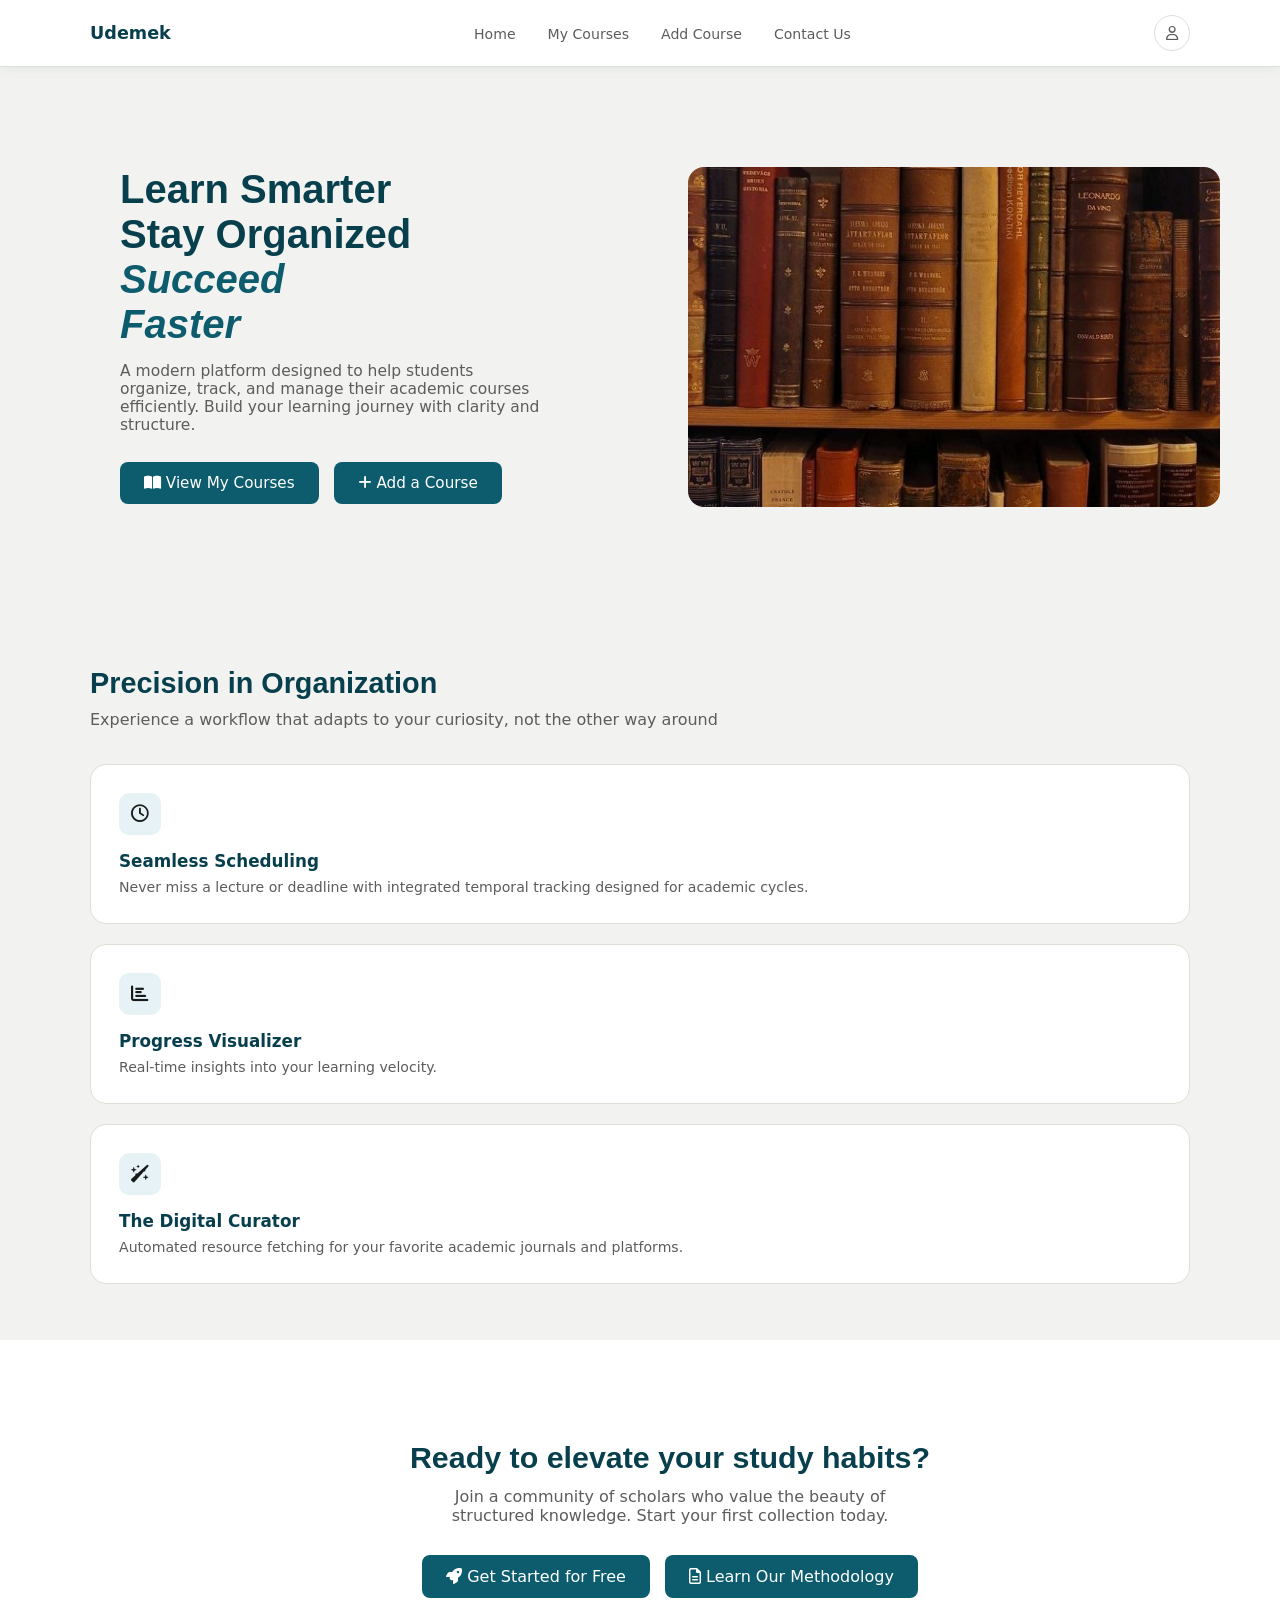
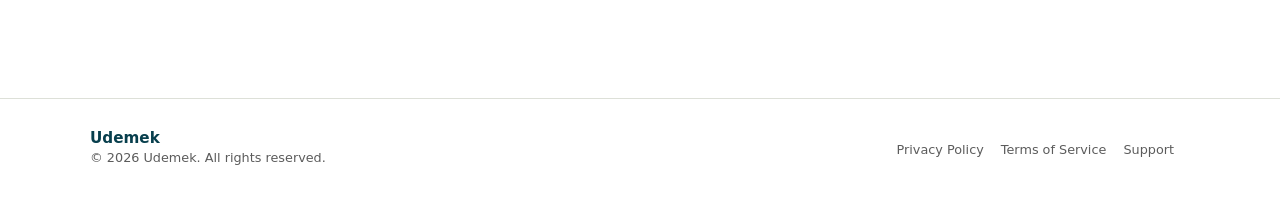
==== index.html @ 617b6154 "finish the project" ====
<!DOCTYPE html>
<html lang="en">

<head>
    <meta charset="UTF-8" />
    <meta name="viewport" content="width=device-width, initial-scale=1.0" />
    <title>Udemek | Home</title>
    <link rel="stylesheet" href="https://cdnjs.cloudflare.com/ajax/libs/font-awesome/6.5.1/css/all.min.css" />
    <link rel="stylesheet" href="style.css" />
</head>

<body>
    <!-- Header and Nav -->
    <header>
        <div class="container">
            <nav class="navbar">
                <a href="index.html" class="nav-brand"><b>Udemek</b></a>

                <!-- links -->
                <ul class="nav-links">
                    <li><a href="index.html" class="active">Home</a></li>
                    <li><a href="mycourses.html">My Courses</a></li>
                    <li><a href="add.html">Add Course</a></li>
                    <li><a href="contact.html">Contact Us</a></li>
                </ul>

                <!-- Nav right -->
                <div class="nav-right">
                    <a href="#" class="nav-icon" aria-label="Profile">
                        <i class="fa-regular fa-user"></i>
                    </a>
                </div>
            </nav>
        </div>
    </header>

    <!-- main content -->
    <main>

        <section class="hero">
            <div class="container">
                <div class="hero-grid">

                    <div>
                        <h1 class="hero-title">
                            Learn Smarter<br />
                            Stay Organized<br />
                            <i>Succeed <br /> Faster</i>
                        </h1>
                        <p class="hero-description">A modern platform designed to help students organize, track, and
                            manage their academic courses efficiently. Build your learning journey with clarity and
                            structure.
                        </p>
                        <div class="hero-cta">
                            <a href="mycourses.html"><i class="fa-solid fa-book-open"></i> View My
                                Courses</a>
                            <a href="add.html" class="btn-outline">
                                <i class="fa-solid fa-plus"></i> Add a Course
                            </a>
                        </div>
                    </div>

                    <div class="hero-image-wrap">
                        <img class="hero-image" src="/photos/photo_2026-04-07_14-24-58.jpg" alt="books" />
                    </div>

                </div>
            </div>
        </section>

        <section class="features">
            <div class="container">

                <div class="section-header">
                    <h2>Precision in Organization</h2>
                    <p>Experience a workflow that adapts to your curiosity, not the other way around</p>
                </div>

                <div class="bento-grid">

                    <!-- Card 1 -->
                    <div class="bento-card">
                        <div class="bento-icon">
                            <i class="fa-regular fa-clock"></i>
                        </div>
                        <h3>Seamless Scheduling</h3>
                        <p>
                            Never miss a lecture or deadline with integrated temporal tracking
                            designed for academic cycles.
                        </p>
                    </div>

                    <!-- Card 2-->
                    <div class="bento-card">
                        <div class="bento-icon">
                            <i class="fa-solid fa-chart-bar"></i>
                        </div>
                        <h3>Progress Visualizer</h3>
                        <p>Real-time insights into your learning velocity.</p>
                    </div>

                    <!-- Card 3 -->
                    <div class="bento-card">
                        <div>
                            <div class="bento-icon">
                                <i class="fa-solid fa-wand-sparkles"></i>
                            </div>
                            <h3>The Digital Curator</h3>
                            <p>
                                Automated resource fetching for your favorite academic journals
                                and platforms.
                            </p>
                        </div>
                    </div>

                </div>
            </div>
        </section>

        <!-- CTA Banner -->
        <section class="cta-banner">
            <div class="container">
                <h2>Ready to elevate your study habits?</h2>
                <p>
                    Join a community of scholars who value the beauty of structured knowledge.
                    Start your first collection today.
                </p>
                <div class="cta-actions">
                    <a href="add.html">
                        <i class="fa-solid fa-rocket"></i> Get Started for Free
                    </a>
                    <a href="contact.html">
                        <i class="fa-regular fa-file-lines"></i> Learn Our Methodology
                    </a>
                </div>
            </div>
        </section>


    </main>

    <!-- footer -->
    <footer>
        <div class="container">
            <div class="footer-inner">
                <div>
                    <div class="footer-name">Udemek</div>
                    <div class="footer-copy">© 2026 Udemek. All rights reserved.</div>
                </div>
                <div class="footer-links">
                    <a href="#">Privacy Policy</a>
                    <a href="#">Terms of Service</a>
                    <a href="#">Support</a>
                </div>
            </div>
        </div>
    </footer>

</body>

</html>
---- style.css ----
@import url('https://fonts.googleapis.com/css2?family=Gelasio:ital,wght@0,400..700;1,400..700&family=IBM+Plex+Serif:ital,wght@0,100;0,200;0,300;0,400;0,500;0,600;0,700;1,100;1,200;1,300;1,400;1,500;1,600;1,700&family=Overpass:ital,wght@0,100..900;1,100..900&display=swap');

* {
    margin: 0;
    padding: 0;
    box-sizing: border-box;
}

html {
    scroll-behavior: smooth;
    scrollbar-width: none;
}

body {
    font-family: 'DM Sans', system-ui, sans-serif;
    background-color: #f2f3f0;
    color: #1a1a1a;
    height: 100vh;
}

main {
    flex: 1;
}



a {
    text-decoration: none;
}

ul {
    list-style: none;
}


.container {
    width: 100%;
    width: 1140px;
    margin-left: auto;
    margin-right: auto;
    padding-left: 20px;
    padding-right: 20px;
}

.btn-primary {
    gap: 8px;
    padding: 16px 24px;
    background-color: #0d5c6e;
    color: #ffffff;
    border: 2px solid #0d5c6e;
    border-radius: 8px;
    font-family: 'DM Sans', sans-serif;
    font-size: 0.9rem;
    font-weight: 600;
    cursor: pointer;
    transition: all 0.25s ease;
}


.btn-primary:hover {
    transform: translateY(2px);
    box-shadow: 0 4px 20px rgba(13, 92, 110, 0.22);
}


/* Header and Nav */


header {
    position: sticky;
    top: 0;
    z-index: 1000;
    background-color: #ffffff;
    border-bottom: 1px solid #dde0d8;
    box-shadow: 0 2px 10px rgba(13, 92, 110, 0.08);
}

.navbar {
    display: flex;
    align-items: center;
    justify-content: space-between;
    height: 66px;
    gap: 16px;
}

.nav-brand {
    font-weight: 700;
    font-size: 1.1rem;
    color: #083f4d;
    white-space: nowrap;
    flex-shrink: 0;
    transition: color 0.25s ease;
}

.nav-brand:hover {
    color: #0d5c6e;
}

.nav-links {
    display: flex;
    align-items: center;
    gap: 4px;
}

.nav-links a {
    padding: 7px 14px;
    border-radius: 6px;
    font-size: 0.88rem;
    font-weight: 500;
    color: #5c5c5c;
    transition: color 0.25s ease, background-color 0.25s ease;
}

.nav-links a:hover {
    color: #0d5c6e;
    background-color: #e6f2f5;
}


.nav-right {
    display: flex;
    align-items: center;
    gap: 8px;
}

.nav-icon {
    width: 36px;
    height: 36px;
    border-radius: 50%;
    border: 1px solid #dde0d8;
    display: flex;
    align-items: center;
    justify-content: center;
    color: #5c5c5c;
    font-size: 0.88rem;
    transition: 0.25s ease;
}

.nav-icon:hover {
    background-color: #e6f2f5;
    color: #0d5c6e;
}

/* Footer */

footer {
    background-color: #ffffff;
    padding: 30px;
    border-top: 1px solid #dde0d8;
}

.footer-inner {
    display: flex;
    justify-content: space-between;
}

.footer-name {
    font-weight: 700;
    font-size: 0.95rem;
    color: #083f4d;
}

.footer-copy {
    font-size: 0.8rem;
    color: #5c5c5c;
    margin-top: 3px;
}

.footer-links {
    padding: 10px;
    gap: 12px;
}

.footer-links a {
    padding: 6px;
    font-size: 0.8rem;
    color: #5c5c5c;
    transition: 0.25s ease;
}

.footer-links a:hover {
    color: #0d5c6e;
}

/* Home Page */

/* Hero Section */

.hero {
    padding: 100px;
}

.hero-grid {
    display: grid;
    grid-template-columns: repeat(2, 1fr);
    gap: 35px;
}

.hero-title {
    font-family: Verdana, Geneva, Tahoma, sans-serif;
    font-size: 2.5rem;
    font-size: bolder;
    color: #083f4d;
    margin-bottom: 15px;
}

.hero-title i {
    color: #0d5c6e;
}

.hero-description {
    font-size: 0.97rem;
    color: #5c5c5c;
    width: 420px;
    margin-bottom: 28px;
}


.hero-cta {
    display: flex;
    flex-wrap: wrap;
    gap: 15px;
}

.hero-cta a {
    padding: 12px 24px;
    border-radius: 8px;
    font-size: 0.95rem;
    font-weight: 500;
    color: #ffffff;
    background-color: #0d5c6e;
    transition: 0.25s ease;
}

.hero-cta a:hover {
    background-color: #083f4d;
    color: #e6f2f5;
}

.hero-image-wrap {
    border-radius: 16px;
}

.hero-image {
    width: 100%;
    height: 340px;
    border-radius: 16px;
    object-fit: cover;
}


/* Features Section */

.features {
    padding: 56px;
}

.section-header {
    margin-bottom: 35px;
}

.section-header h2 {
    font-family: Verdana, Geneva, Tahoma, sans-serif;
    font-size: 1.8rem;
    color: #083f4d;
    margin-bottom: 10px;
}

.section-header p {
    color: #5c5c5c;
}

.bento-grid {
    display: grid;
    grid-template-rows: repeat(3, 1fr);
    gap: 20px;
}

.bento-card {
    background-color: #ffffff;
    border: 1px solid #dde0d8;
    border-radius: 16px;
    padding: 28px;
    transition: 0.25s ease;
}

.bento-card:hover {
    transform: scale(1.05);
    box-shadow: rgba(13, 92, 110, 0.16) 0px 4px 12px;
}

.bento-icon {
    width: 42px;
    height: 42px;
    background-color: #e6f2f5;
    border-radius: 10px;
    display: flex;
    align-items: center;
    justify-content: center;
    font-size: 1.1rem;
    margin-bottom: 16px;
}

.bento-card h3 {
    font-size: 1.05rem;
    color: #083f4d;
    margin-bottom: 8px;
}

.bento-card p {
    font-size: 0.88rem;
    color: #5c5c5c;
}

.bento-card-dark p {
    color: rgba(255, 255, 255, 0.82);
}

/* CTA Banner */

.cta-banner {
    background-color: #ffffff;
    padding: 100px;
    text-align: center;
}

.cta-banner h2 {
    font-family: Verdana, Geneva, Tahoma, sans-serif;
    font-size: 1.9rem;
    color: #083f4d;
    margin-bottom: 12px;
}

.cta-banner p {
    color: #5c5c5c;
    max-width: 480px;
    margin: auto;
    margin-bottom: 30px;
}

.cta-actions {
    display: flex;
    flex-wrap: wrap;
    gap: 15px;
    justify-content: center;
}

.cta-actions a {
    padding: 12px 24px;
    border-radius: 8px;
    font-weight: 500;
    color: #ffffff;
    background-color: #0d5c6e;
    transition: 0.25s ease;
}

.cta-actions a:hover {
    background-color: #083f4d;
    box-shadow: rgba(13, 92, 110, 0.16) 20px 5px 20px;
}

/* add page */

.add-hero {
    padding: 48px;
}

.add-hero-grid {
    display: grid;
    grid-template-columns: repeat(2, 1fr);
    gap: 350px;
}

.label {
    display: inline-block;
    font-size: 0.68rem;
    font-weight: 700;
    letter-spacing: 0.12em;
    text-transform: uppercase;
    color: #0d5c6e;
    background-color: #e6f2f5;
    padding: 4px 12px;
    border-radius: 20px;
    margin-bottom: 10px;
}

.add-hero-grid h1 {
    font-family: Verdana, Geneva, Tahoma, sans-serif;
    font-size: 2.5rem;
    color: #083f4d;
    margin-bottom: 12px;
}

.add-hero-grid p {
    color: #5c5c5c;
    width: 420px;
}


.form-section {
    padding: 36px;
}

.form-card {
    background-color: #ffffff;
    border: 1px solid #dde0d8;
    border-radius: 16px;
    padding: 30px;
    width: 720px;
    box-shadow: rgba(149, 157, 165, 0.2) 0px 8px 24px;
    margin-left: auto;
    margin-right: auto;
}

.form-row {
    display: grid;
    grid-template-columns: 1fr;
    gap: 20px;
    margin-bottom: 20px;
}


.form-label {
    font-size: 0.83rem;
    font-weight: 600;
    color: #1a1a1a;
}

.form-input,
.form-textarea {
    width: 100%;
    padding: 11px 14px;
    border: 1.5px solid #dde0d8;
    border-radius: 6px;
    background-color: #ffffff;
    font-family: 'DM Sans', sans-serif;
    font-size: 0.9rem;
    color: #1a1a1a;
    outline: none;
    appearance: none;
    -webkit-appearance: none;
    transition: border-color 0.25s ease, box-shadow 0.25s ease;
}

.form-input::placeholder,
.form-textarea::placeholder {
    color: #aaaaaa;
}

.form-input:hover,
.form-textarea:hover {
    border-color: #0d5c6e;
    box-shadow: 0 0 0 3px rgba(13, 92, 110, 0.10);
}

.form-textarea {
    height: 130px;
}

.form-footer {
    display: flex;
    flex-direction: column;
    justify-content: center;
    align-items: center;
    margin-top: 24px;
}


.feature-trio {
    display: grid;
    grid-template-columns: repeat(3, 1fr);
    gap: 30px;
}

.feat-card {
    background-color: #ffffff;
    border: 1px solid #dde0d8;
    border-radius: 16px;
    padding: 30px;
    transition: all 0.25s ease;
    margin-top: 60px;
    margin-bottom: 70px;
}

.feat-card:hover {
    transform: translateY(2px);
    box-shadow: rgba(13, 92, 110, 0.08) 0px 7px 29px 0px;
}

.feat-icon {
    width: 40px;
    height: 40px;
    background-color: #e6f2f5;
    color: #0d5c6e;
    border-radius: 6px;
    display: flex;
    align-items: center;
    justify-content: center;
    font-size: 1rem;
    margin-bottom: 14px;
}

.feat-card h3 {
    font-size: 1rem;
    color: #083f4d;
    margin-bottom: 6px;
}

.feat-card p {
    font-size: 0.86rem;
    color: #5c5c5c;
}

/* my courses page */

.page-header {
    margin-top: 20px;
    padding: 50px;
}

.page-header-inner {
    display: grid;
    grid-template-columns: 1fr auto;
    gap: 20px;
}

.page-header h1 {
    font-family: Verdana, Geneva, Tahoma, sans-serif;
    font-size: 2.5rem;
    color: #083f4d;
    margin-bottom: 20px;
}

.page-header p {
    font-size: 0.95rem;
    color: #5c5c5c;
    width: 520px;
}

.stats-row {
    margin-bottom: 28px;
}

.stat-card {
    background-color: #ffffff;
    border: 1px solid #dde0d8;
    border-radius: 16px;
    padding: 30px;
}

.stat-card:hover {
    box-shadow: rgba(13, 92, 110, 0.08) 0 2px 10px;
}

.stat-label {
    font-size: 0.68rem;
    font-weight: 700;
    letter-spacing: 0.5em;
    text-transform: uppercase;
    color: #5c5c5c;
    margin-bottom: 15px;
}

.stat-number {
    font-family: Verdana, Geneva, Tahoma, sans-serif;
    font-size: 3rem;
    font-weight: 700;
    color: #083f4d;
    margin-bottom: 12px;
}

.stat-number span {
    font-family: 'DM Sans', sans-serif;
    font-size: 1rem;
    font-weight: 400;
    color: #5c5c5c;
    margin-left: 5px;
}

.progress-track {
    height: 5px;
    background-color: #dde0d8;
    border-radius: 3px;
}

.progress-fill {
    height: 100%;
    background-color: #0d5c6e;
    width: 50%;
    border-radius: 3px;
    ;
}

/*  Table */

.table-wrapper {
    background-color: #ffffff;
    border: 1px solid #dde0d8;
    border-radius: 16px;
    box-shadow: rgba(13, 92, 110, 0.08) 0 2px 10px;
    margin-bottom: 50px;
}

.courses-table {
    width: 100%;
    border-collapse: collapse;
}

.courses-table thead {
    border-bottom: 1px solid #dde0d8;
}

.courses-table thead th {
    padding: 20px;
    font-size: 0.83rem;
    font-weight: 700;
    text-transform: uppercase;
    color: #5c5c5c;
    text-align: left;
}

.courses-table tbody tr {
    border-bottom: 1px solid #dde0d8;
    transition: all 0.25s ease;
}


.courses-table tbody tr:hover {
    background-color: #f2f3f0;
}

.courses-table tbody td {
    padding: 20px;
    font-size: 0.9rem;
    color: #1a1a1a;
}

.td-name-cell {
    display: flex;
    align-items: center;
    gap: 15px;
}

.td-icon {
    width: 36px;
    height: 36px;
    background-color: #e6f2f5;
    color: #0d5c6e;
    border-radius: 6px;
    display: flex;
    align-items: center;
    justify-content: center;
    font-size: 0.88rem;
}

.td-course-title {
    font-weight: 600;
    color: #083f4d;
    font-size: 0.92rem;
}

.td-instructor {
    color: #5c5c5c;
}


.td-action {
    width: 36px;
    height: 36px;
    border-radius: 6px;
    display: flex;
    align-items: center;
    justify-content: center;
    color: #5c5c5c;
    font-size: 0.9rem;
    transition: all 0.25 ease;
}

.td-action:hover {
    color: #0d5c6e;
}

.pagination {
    display: flex;
    align-items: center;
    justify-content: center;
    padding: 20px;
    font-size: 0.83rem;
    color: #5c5c5c;
}

.pagination-buttons {
    display: flex;
    gap: 6px;
}

.page-btn {
    width: 34px;
    height: 34px;
    border-radius: 6px;
    border: 1.5px solid #dde0d8;
    background-color: #ffffff;
    display: flex;
    align-items: center;
    justify-content: center;
    font-size: 0.9rem;
    font-weight: 500;
    color: #5c5c5c;
    transition: all 0.25s ease;
}

.page-btn:hover {
    border-color: #0d5c6e;
    color: #0d5c6e;
}

.page-btn.active {
    background-color: #0d5c6e;
    color: #ffffff;
    border-color: #0d5c6e;
}

/* Contact page */

.contact-page-header {
    padding: 50px;
    display: flex;
    align-items: center;
    justify-content: center;
}

.contact-page-header h1 {
    font-family: Verdana, Geneva, Tahoma, sans-serif;
    font-size: 2.5rem;
    color: #083f4d;
    margin-bottom: 15px;
    display: flex;
    align-items: center;
    justify-content: center;
}

.contact-page-header p {
    color: #5c5c5c;
    width: 540px;
}

.contact-grid {
    display: grid;
    grid-template-columns: repeat(2, 1fr);
    gap: 20px;
    padding: 30px;
}

.info-card {
    background-color: #ffffff;
    border: 1px solid #dde0d8;
    border-radius: 16px;
    padding: 26px;
    box-shadow: rgba(13, 92, 110, 0.08) 0 2px 10px;
    height: 300px;
}

.info-section {
    margin-bottom: 20px;
}

.info-section-label {
    font-size: 0.68rem;
    font-weight: 700;
    letter-spacing: 0.11em;
    text-transform: uppercase;
    color: #5c5c5c;
    margin-bottom: 10px;
}

.info-address {
    font-size: 0.9rem;
    color: #1a1a1a;
}

.contact-detail {
    display: flex;
    align-items: center;
    gap: 10px;
    font-size: 0.9rem;
    color: #0d5c6e;
    margin-bottom: 8px;
}

.contact-detail i {
    width: 16px;
}

.social-row {
    display: flex;
    gap: 10px;
    margin-top: 4px;
}

.social-btn {
    width: 36px;
    height: 36px;
    border-radius: 6px;
    border: 1.5px solid #dde0d8;
    display: flex;
    align-items: center;
    justify-content: center;
    color: #5c5c5c;
    font-size: 0.9rem;
    transition: all 0.25 ease;
}

.social-btn:hover {
    background-color: #e6f2f5;
    color: #0d5c6e;
}

.contact-form-card {
    background-color: #ffffff;
    border: 1px solid #dde0d8;
    border-radius: 16px;
    padding: 30px;
    margin-bottom: 50px;
    box-shadow: rgba(13, 92, 110, 0.08) 0 2px 10px;
}

.send-btn {
    display: inline-flex;
    align-items: center;
    gap: 10px;
    padding: 12px 26px;
    background-color: #0d5c6e;
    color: #ffffff;
    border: none;
    border-radius: 6px;
    font-family: 'DM Sans', sans-serif;
    font-size: 0.95rem;
    font-weight: 600;
    cursor: pointer;
    transition: all 0.25s ease;
}


.send-btn:hover {
    transform: translateY(2px);
    background-color: #083f4d;
}

.inquiries-section {
    padding-bottom: 60px;
}

.inquiries-section h2 {
    display: flex;
    justify-content: center;
    font-family: Verdana, Geneva, Tahoma, sans-serif;
    font-size: 1.7rem;
    color: #083f4d;
    margin-bottom: 24px;
}

.inquiry-grid {
    display: grid;
    grid-template-columns: repeat(3, 1fr);
    gap: 20px;
    padding: 20px;
}

.inquiry-card {
    background-color: #ffffff;
    border: 1px solid #dde0d8;
    border-radius: 16px;
    padding: 24px;
    box-shadow: rgba(13, 92, 110, 0.16) 0 8px 40px;
    transition: all 0.25s ease;
}

.inquiry-card:hover {
    transform: scale(1.05);
}


.inquiry-icon {
    width: 38px;
    height: 38px;
    background-color: #e6f2f5;
    color: #0d5c6e;
    border-radius: 6px;
    display: flex;
    align-items: center;
    justify-content: center;
    font-size: 0.95rem;
    margin-bottom: 14px;
}

.inquiry-card h3 {
    font-size: 1rem;
    color: #083f4d;
    margin-bottom: 6px;
}

.inquiry-card p {
    font-size: 0.86rem;
    color: #5c5c5c;
}
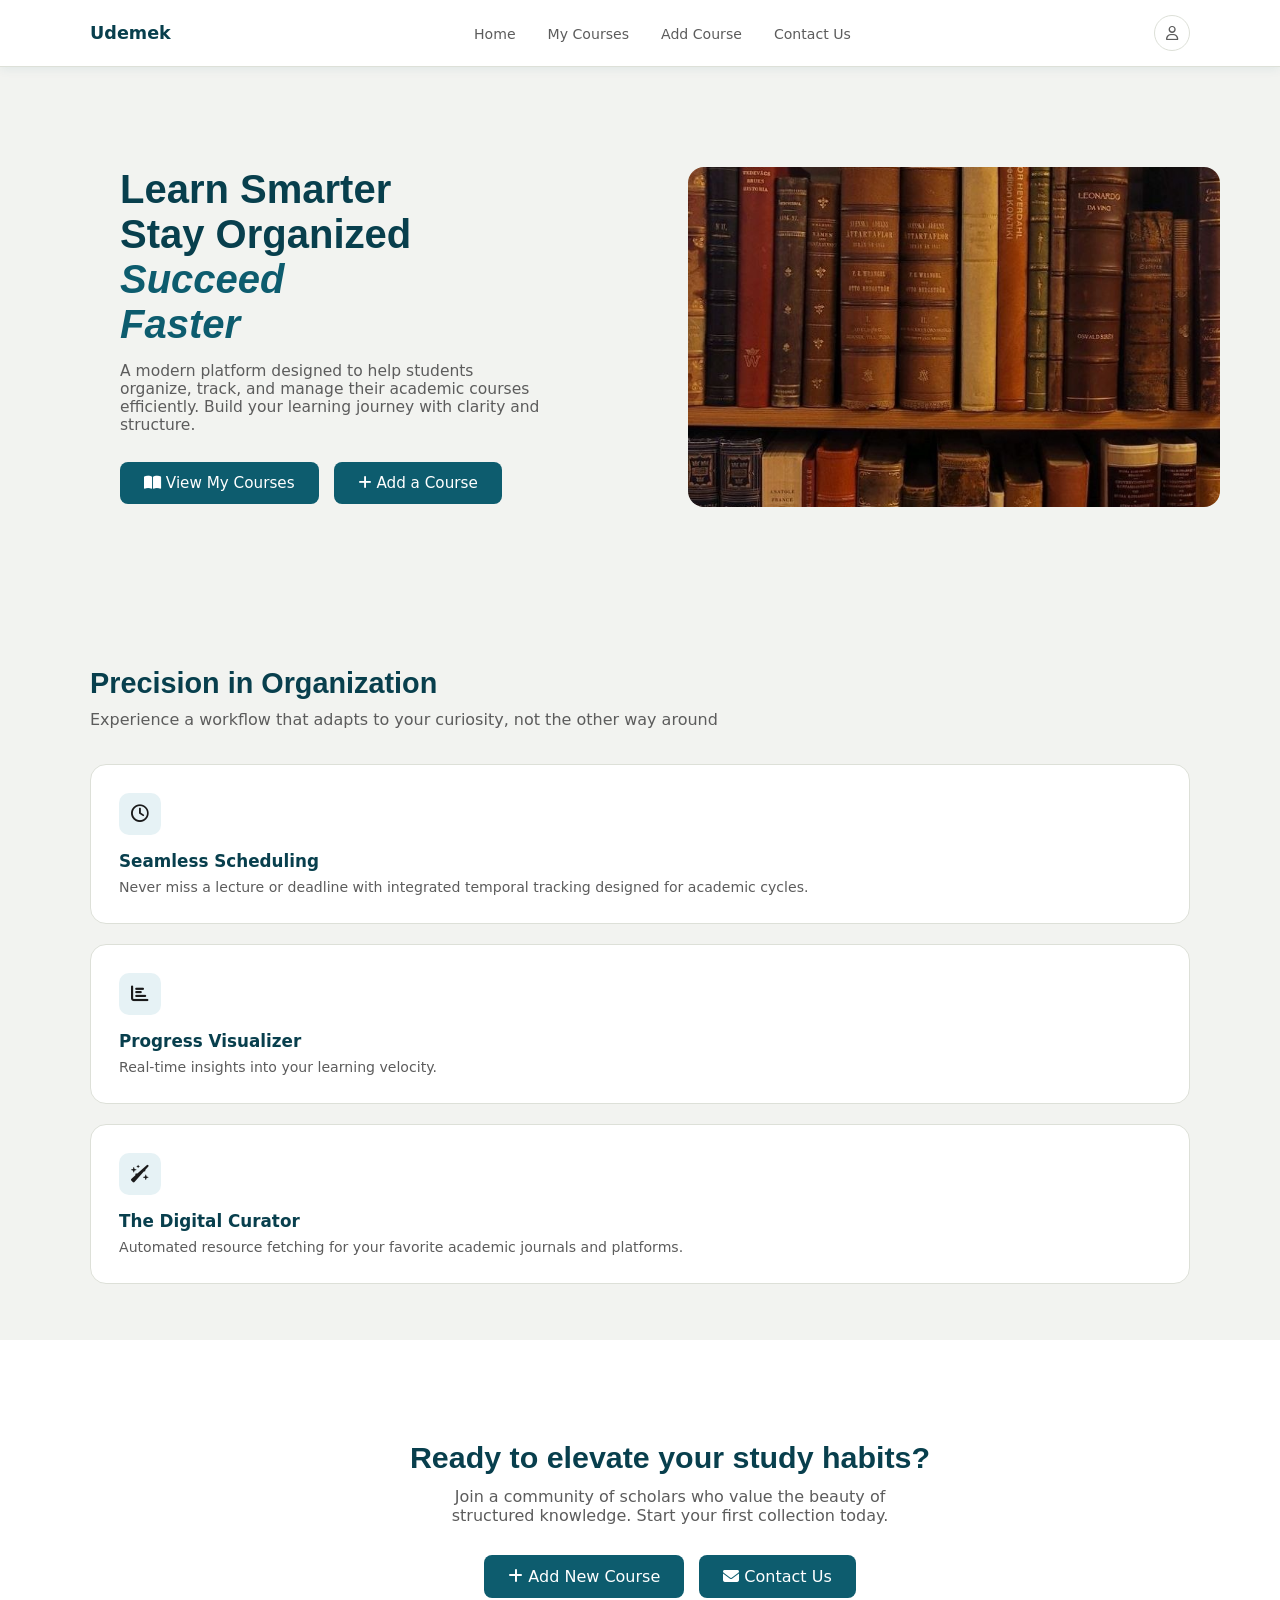
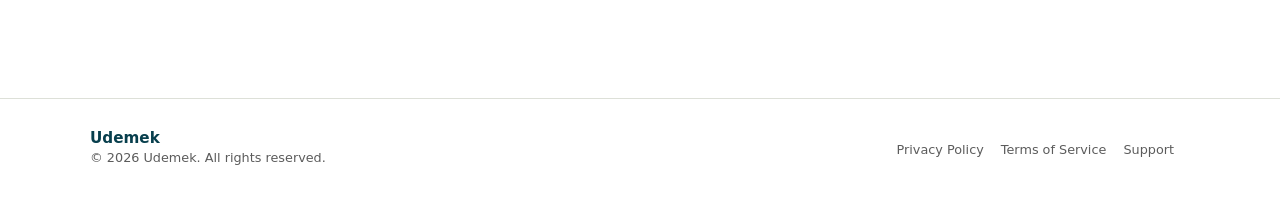
==== commit b8f471f1: "add a new section in my courses page" ====
--- a/index.html
+++ b/index.html
@@ -18,7 +18,7 @@
 
                 <!-- links -->
                 <ul class="nav-links">
-                    <li><a href="index.html" class="active">Home</a></li>
+                    <li><a href="index.html">Home</a></li>
                     <li><a href="mycourses.html">My Courses</a></li>
                     <li><a href="add.html">Add Course</a></li>
                     <li><a href="contact.html">Contact Us</a></li>
@@ -26,7 +26,7 @@
 
                 <!-- Nav right -->
                 <div class="nav-right">
-                    <a href="#" class="nav-icon" aria-label="Profile">
+                    <a href="#" class="nav-icon">
                         <i class="fa-regular fa-user"></i>
                     </a>
                 </div>
@@ -54,14 +54,14 @@
                         <div class="hero-cta">
                             <a href="mycourses.html"><i class="fa-solid fa-book-open"></i> View My
                                 Courses</a>
-                            <a href="add.html" class="btn-outline">
+                            <a href="add.html">
                                 <i class="fa-solid fa-plus"></i> Add a Course
                             </a>
                         </div>
                     </div>
 
                     <div class="hero-image-wrap">
-                        <img class="hero-image" src="/photos/photo_2026-04-07_14-24-58.jpg" alt="books" />
+                        <img class="hero-image" src="photos/photo_2026-04-07_14-24-58.jpg" alt="books" />
                     </div>
 
                 </div>
@@ -127,10 +127,10 @@
                 </p>
                 <div class="cta-actions">
                     <a href="add.html">
-                        <i class="fa-solid fa-rocket"></i> Get Started for Free
+                        <i class="fas fa-plus"></i> Add New Course
                     </a>
                     <a href="contact.html">
-                        <i class="fa-regular fa-file-lines"></i> Learn Our Methodology
+                        <i class="fas fa-envelope"></i> Contact Us
                     </a>
                 </div>
             </div>
--- a/style.css
+++ b/style.css
@@ -18,11 +18,6 @@
     height: 100vh;
 }
 
-main {
-    flex: 1;
-}
-
-
 
 a {
     text-decoration: none;
@@ -30,6 +25,10 @@
 
 ul {
     list-style: none;
+}
+
+textarea {
+    resize: none;
 }
 
 
@@ -44,7 +43,7 @@
 
 .btn-primary {
     gap: 8px;
-    padding: 16px 24px;
+    padding: 16px;
     background-color: #0d5c6e;
     color: #ffffff;
     border: 2px solid #0d5c6e;
@@ -62,6 +61,44 @@
     box-shadow: 0 4px 20px rgba(13, 92, 110, 0.22);
 }
 
+.form-row {
+    display: grid;
+    grid-template-columns: 1fr;
+    gap: 20px;
+    margin-bottom: 20px;
+}
+
+
+.form-label {
+    font-size: 0.83rem;
+    font-weight: 600;
+    color: #1a1a1a;
+}
+
+.form-input,
+.form-textarea {
+    width: 100%;
+    padding: 11px 14px;
+    border: 1.5px solid #dde0d8;
+    border-radius: 6px;
+    background-color: #ffffff;
+    font-family: 'DM Sans', sans-serif;
+    font-size: 0.9rem;
+    color: #1a1a1a;
+    outline: none;
+    transition: border-color 0.25s ease, box-shadow 0.25s ease;
+}
+
+.form-input::placeholder,
+.form-textarea::placeholder {
+    color: #aaaaaa;
+}
+
+.form-input:hover,
+.form-textarea:hover {
+    border-color: #0d5c6e;
+}
+
 
 /* Header and Nav */
 
@@ -115,6 +152,7 @@
     color: #0d5c6e;
     background-color: #e6f2f5;
 }
+
 
 
 .nav-right {
@@ -412,46 +450,7 @@
     margin-right: auto;
 }
 
-.form-row {
-    display: grid;
-    grid-template-columns: 1fr;
-    gap: 20px;
-    margin-bottom: 20px;
-}
-
-
-.form-label {
-    font-size: 0.83rem;
-    font-weight: 600;
-    color: #1a1a1a;
-}
-
-.form-input,
-.form-textarea {
-    width: 100%;
-    padding: 11px 14px;
-    border: 1.5px solid #dde0d8;
-    border-radius: 6px;
-    background-color: #ffffff;
-    font-family: 'DM Sans', sans-serif;
-    font-size: 0.9rem;
-    color: #1a1a1a;
-    outline: none;
-    appearance: none;
-    -webkit-appearance: none;
-    transition: border-color 0.25s ease, box-shadow 0.25s ease;
-}
-
-.form-input::placeholder,
-.form-textarea::placeholder {
-    color: #aaaaaa;
-}
-
-.form-input:hover,
-.form-textarea:hover {
-    border-color: #0d5c6e;
-    box-shadow: 0 0 0 3px rgba(13, 92, 110, 0.10);
-}
+
 
 .form-textarea {
     height: 130px;
@@ -537,58 +536,106 @@
     width: 520px;
 }
 
-.stats-row {
-    margin-bottom: 28px;
-}
-
-.stat-card {
-    background-color: #ffffff;
-    border: 1px solid #dde0d8;
-    border-radius: 16px;
-    padding: 30px;
-}
-
-.stat-card:hover {
-    box-shadow: rgba(13, 92, 110, 0.08) 0 2px 10px;
-}
-
-.stat-label {
-    font-size: 0.68rem;
+.btn {
+    gap: 8px;
+    padding: 16px;
+    background-color: #0d5c6e;
+    color: #ffffff;
+    border: 2px solid #0d5c6e;
+    border-radius: 8px;
+    font-family: 'DM Sans', sans-serif;
+    font-size: 0.9rem;
+    font-weight: 600;
+    cursor: pointer;
+    transition: all 0.25s ease;
+}
+
+
+.btn:hover {
+    background-color: #083f4d;
+    border-color: #083f4d;
+    color: #e6f2f5;
+}
+
+
+.cards {
+    display: grid;
+    grid-template-columns: repeat(4, 1fr);
+    gap: 30px;
+    padding: 10px;
+    margin-bottom: 40px;
+    font-family: 'Segoe UI', Tahoma, Geneva, Verdana, sans-serif;
+}
+
+.card {
+    -width: 250px;
+    height: 150px;
+    padding: 24px;
+    border-radius: 24px;
+    display: flex;
+    flex-direction: column;
+    justify-content: space-between;
+    transition: 0.3s ease;
+}
+
+.card-title {
+    font-size: 14px;
+    font-weight: 600;
+    color: #4B5563;
+}
+
+.card-value-container {
+    gap: 10px;
+}
+
+.card-number {
+    font-size: 42px;
     font-weight: 700;
-    letter-spacing: 0.5em;
-    text-transform: uppercase;
-    color: #5c5c5c;
-    margin-bottom: 15px;
-}
-
-.stat-number {
-    font-family: Verdana, Geneva, Tahoma, sans-serif;
-    font-size: 3rem;
-    font-weight: 700;
-    color: #083f4d;
-    margin-bottom: 12px;
-}
-
-.stat-number span {
-    font-family: 'DM Sans', sans-serif;
-    font-size: 1rem;
-    font-weight: 400;
-    color: #5c5c5c;
-    margin-left: 5px;
-}
-
-.progress-track {
-    height: 5px;
-    background-color: #dde0d8;
-    border-radius: 3px;
-}
-
-.progress-fill {
-    height: 100%;
-    background-color: #0d5c6e;
-    width: 50%;
-    border-radius: 3px;
-    ;
+}
+
+.card-dis {
+    font-size: 13px;
+    color: #9CA3AF;
+}
+
+.card-white {
+    background-color: #F8F9FA;
+}
+
+.card-white .card-number {
+    color: #001F3F;
+}
+
+.card-blue {
+    background-color: #D1E3FF;
+}
+
+.card-blue .card-number {
+    color: #1A2B48;
+}
+
+.card-orange {
+    background-color: #FFE0D1;
+}
+
+.card-orange .card-number {
+    color: #4A2411;
+}
+
+.card-orange .card-title {
+    color: #854D0E;
+}
+
+.card-gray {
+    background-color: #E5E7EB;
+}
+
+.card-gray .card-number {
+    color: #111827;
+}
+
+.card:hover {
+    transform: translateY(-5px);
 }
 
 /*  Table */
@@ -739,7 +786,7 @@
     justify-content: center;
 }
 
-.contact-page-header p {
+.contact-page-header span {
     color: #5c5c5c;
     width: 540px;
 }
@@ -871,12 +918,12 @@
     border: 1px solid #dde0d8;
     border-radius: 16px;
     padding: 24px;
-    box-shadow: rgba(13, 92, 110, 0.16) 0 8px 40px;
     transition: all 0.25s ease;
 }
 
 .inquiry-card:hover {
-    transform: scale(1.05);
+    transform: translateY(2px);
+    box-shadow: rgba(13, 92, 110, 0.08) 0px 7px 29px 0px;
 }
 
 
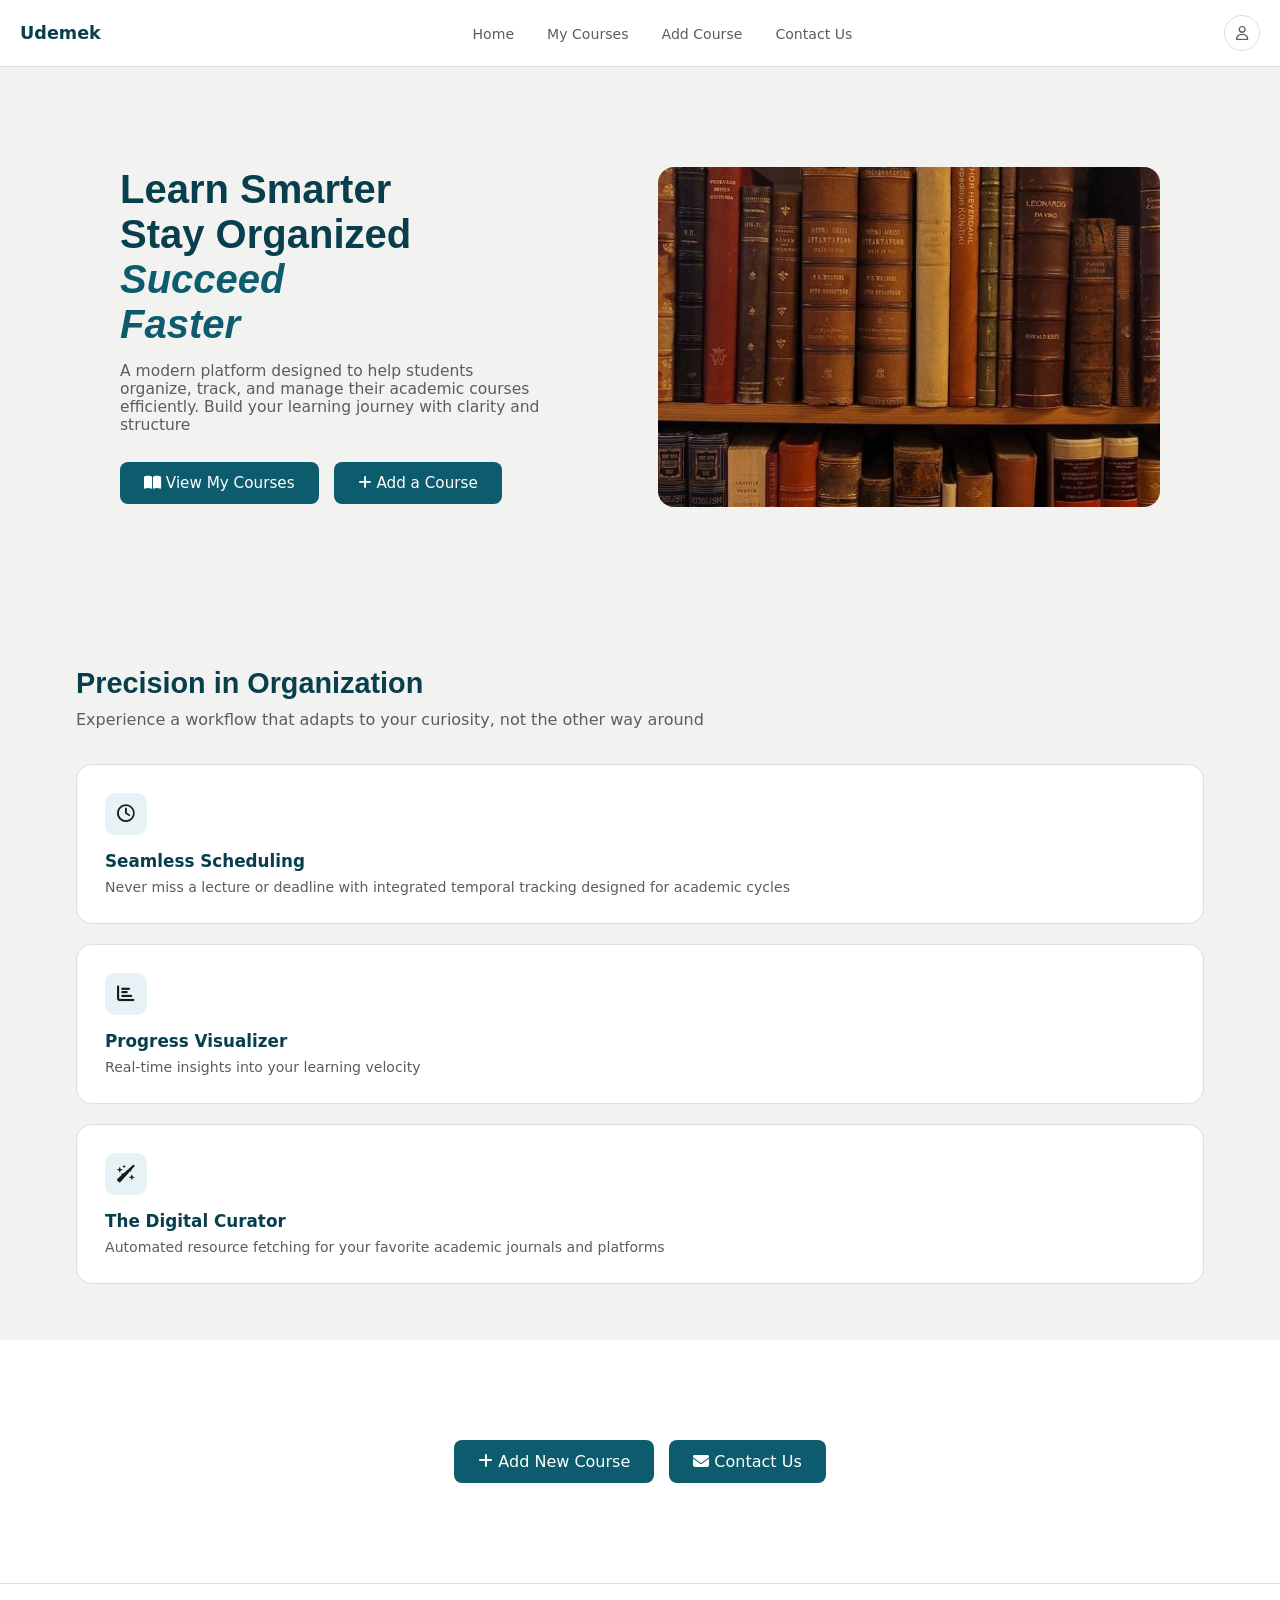
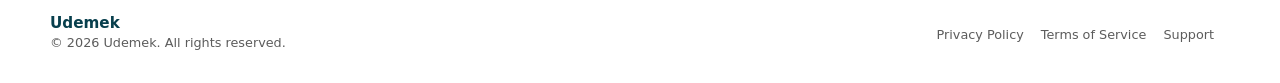
==== commit ba1f941a: "add responsive for tablet" ====
--- a/index.html
+++ b/index.html
@@ -49,7 +49,7 @@
                         </h1>
                         <p class="hero-description">A modern platform designed to help students organize, track, and
                             manage their academic courses efficiently. Build your learning journey with clarity and
-                            structure.
+                            structure
                         </p>
                         <div class="hero-cta">
                             <a href="mycourses.html"><i class="fa-solid fa-book-open"></i> View My
@@ -70,7 +70,6 @@
 
         <section class="features">
             <div class="container">
-
                 <div class="section-header">
                     <h2>Precision in Organization</h2>
                     <p>Experience a workflow that adapts to your curiosity, not the other way around</p>
@@ -86,7 +85,7 @@
                         <h3>Seamless Scheduling</h3>
                         <p>
                             Never miss a lecture or deadline with integrated temporal tracking
-                            designed for academic cycles.
+                            designed for academic cycles
                         </p>
                     </div>
 
@@ -96,7 +95,7 @@
                             <i class="fa-solid fa-chart-bar"></i>
                         </div>
                         <h3>Progress Visualizer</h3>
-                        <p>Real-time insights into your learning velocity.</p>
+                        <p>Real-time insights into your learning velocity</p>
                     </div>
 
                     <!-- Card 3 -->
@@ -108,7 +107,7 @@
                             <h3>The Digital Curator</h3>
                             <p>
                                 Automated resource fetching for your favorite academic journals
-                                and platforms.
+                                and platforms
                             </p>
                         </div>
                     </div>
@@ -120,11 +119,6 @@
         <!-- CTA Banner -->
         <section class="cta-banner">
             <div class="container">
-                <h2>Ready to elevate your study habits?</h2>
-                <p>
-                    Join a community of scholars who value the beauty of structured knowledge.
-                    Start your first collection today.
-                </p>
                 <div class="cta-actions">
                     <a href="add.html">
                         <i class="fas fa-plus"></i> Add New Course
@@ -142,7 +136,7 @@
     <!-- footer -->
     <footer>
         <div class="container">
-            <div class="footer-inner">
+            <div class="footer-in">
                 <div>
                     <div class="footer-name">Udemek</div>
                     <div class="footer-copy">© 2026 Udemek. All rights reserved.</div>
--- a/style.css
+++ b/style.css
@@ -34,7 +34,6 @@
 
 .container {
     width: 100%;
-    width: 1140px;
     margin-left: auto;
     margin-right: auto;
     padding-left: 20px;
@@ -86,11 +85,11 @@
     font-size: 0.9rem;
     color: #1a1a1a;
     outline: none;
-    transition: border-color 0.25s ease, box-shadow 0.25s ease;
-}
-
-.form-input::placeholder,
-.form-textarea::placeholder {
+    transition: all 0.25 ease;
+}
+
+.form input::placeholder,
+.form textarea::placeholder {
     color: #aaaaaa;
 }
 
@@ -109,7 +108,6 @@
     z-index: 1000;
     background-color: #ffffff;
     border-bottom: 1px solid #dde0d8;
-    box-shadow: 0 2px 10px rgba(13, 92, 110, 0.08);
 }
 
 .navbar {
@@ -124,8 +122,6 @@
     font-weight: 700;
     font-size: 1.1rem;
     color: #083f4d;
-    white-space: nowrap;
-    flex-shrink: 0;
     transition: color 0.25s ease;
 }
 
@@ -136,7 +132,7 @@
 .nav-links {
     display: flex;
     align-items: center;
-    gap: 4px;
+    gap: 5px;
 }
 
 .nav-links a {
@@ -145,7 +141,7 @@
     font-size: 0.88rem;
     font-weight: 500;
     color: #5c5c5c;
-    transition: color 0.25s ease, background-color 0.25s ease;
+    transition: all 0.25 ease;
 }
 
 .nav-links a:hover {
@@ -187,7 +183,7 @@
     border-top: 1px solid #dde0d8;
 }
 
-.footer-inner {
+.footer-in {
     display: flex;
     justify-content: space-between;
 }
@@ -451,7 +447,6 @@
 }
 
 
-
 .form-textarea {
     height: 130px;
 }
@@ -468,7 +463,7 @@
 .feature-trio {
     display: grid;
     grid-template-columns: repeat(3, 1fr);
-    gap: 30px;
+    gap: 20px;
 }
 
 .feat-card {
@@ -638,7 +633,7 @@
     transform: translateY(-5px);
 }
 
-/*  Table */
+/*  Table in my courses */
 
 .table-wrapper {
     background-color: #ffffff;
@@ -650,7 +645,6 @@
 
 .courses-table {
     width: 100%;
-    border-collapse: collapse;
 }
 
 .courses-table thead {
@@ -710,22 +704,6 @@
     color: #5c5c5c;
 }
 
-
-.td-action {
-    width: 36px;
-    height: 36px;
-    border-radius: 6px;
-    display: flex;
-    align-items: center;
-    justify-content: center;
-    color: #5c5c5c;
-    font-size: 0.9rem;
-    transition: all 0.25 ease;
-}
-
-.td-action:hover {
-    color: #0d5c6e;
-}
 
 .pagination {
     display: flex;
@@ -949,4 +927,303 @@
 .inquiry-card p {
     font-size: 0.86rem;
     color: #5c5c5c;
+}
+
+/* Responsive */
+
+/* Mobile */
+@media (max-width: 767px) {
+
+    /* Container */
+    .container {
+        width: 100%;
+        padding-left: 20px;
+        padding-right: 20px;
+    }
+
+    .navbar {
+        height: auto;
+        padding: 12px;
+    }
+
+    .nav-links {
+        display: flex;
+        flex-flow: row wrap;
+        justify-content: center;
+        align-items: center;
+    }
+
+    .nav-links a {
+        font-size: 0.82rem;
+        padding: 10px;
+    }
+
+    /* ── Footer ── */
+    .footer-in {
+        display: grid;
+        grid-template-columns: repeat(2, 1fr);
+        gap: 20px;
+    }
+
+    .footer-links {
+        display: flex;
+        flex-wrap: wrap;
+        gap: 4px;
+    }
+
+    /* ── Home · Hero ── */
+    .hero {
+        padding: 36px;
+    }
+
+    .hero-grid {
+        grid-template-columns: 1fr;
+    }
+
+
+    .hero-title {
+        font-size: 2rem;
+    }
+
+    .hero-description {
+        width: 100%;
+    }
+
+    /* ── Home · Features ── */
+    .features {
+        padding: 32px;
+    }
+
+    .bento-grid {
+        display: grid;
+        grid-template-rows: 1fr;
+    }
+
+    /* ── Home · CTA ── */
+    .cta-banner {
+        padding: 48px;
+    }
+
+    .cta-banner h2 {
+        font-size: 1.4rem;
+    }
+
+    .cta-actions {
+        display: grid;
+        grid-template-rows: 1fr;
+    }
+
+    /* ── My Courses ── */
+    .page-header {
+        padding: 24px;
+    }
+
+    .page-header-inner {
+        grid-template-columns: 1fr;
+    }
+
+    .page-header h1 {
+        font-size: 1.8rem;
+    }
+
+    .page-header p {
+        width: 100%;
+    }
+
+    .page-header-actions {
+        margin-top: 10px;
+    }
+
+    .cards {
+        grid-template-columns: repeat(2, 1fr);
+        gap: 20px;
+    }
+
+    .td-credits {
+        display: none;
+    }
+
+    .courses-table thead .Credit {
+        display: none;
+    }
+
+    /* ── Add Page ── */
+    .add-hero {
+        padding: 28px;
+    }
+
+    .add-hero-grid {
+        display: grid;
+        grid-template-columns: 1fr;
+    }
+
+    .add-hero-grid h1 {
+        font-size: 1.8rem;
+    }
+
+    .add-hero-grid p {
+        width: 100%;
+    }
+
+    .form-section {
+        padding: 16px;
+    }
+
+    .feature-trio {
+        display: grid;
+        grid-template-columns: 1fr;
+    }
+
+    .form-card {
+        width: 100%;
+    }
+
+    .feat-card {
+        margin-top: 40px;
+        margin-bottom: 60px;
+    }
+
+
+    /* ── Contact ── */
+    .contact-page-header {
+        padding: 28px;
+        text-align: center;
+    }
+
+    .contact-page-header h1 {
+        font-size: 1.6rem;
+    }
+
+    .contact-page-header span {
+        width: 100%;
+    }
+
+    .contact-grid {
+        grid-template-columns: 1fr;
+        gap: 40px;
+    }
+
+    .info-card {
+        height: auto;
+    }
+
+    .inquiry-grid {
+        grid-template-columns: 1fr;
+        padding: 20px;
+    }
+}
+
+@media (min-width: 768px) and (max-width: 1024px) {
+
+    /* Container */
+    .container {
+        width: 100%;
+        padding-left: 24px;
+        padding-right: 24px;
+    }
+
+    /* ── Navbar ── */
+    .nav-links {
+        gap: 2px;
+    }
+
+    .nav-links a {
+        font-size: 0.84rem;
+        padding: 6px 10px;
+    }
+
+    /* ── Home · Hero ── */
+    .hero {
+        padding: 56px;
+    }
+
+    .hero-description {
+        width: 100%;
+    }
+
+    .hero-title {
+        font-size: 2rem;
+    }
+
+    /* ── Home · Features ── */
+    .features {
+        padding: 40px;
+    }
+
+    /* ── Home · CTA ── */
+    .cta-banner {
+        padding: 64px;
+    }
+
+    /* ── My Courses ── */
+    .page-header {
+        padding: 30px;
+    }
+
+    .page-header p {
+        width: 100%;
+    }
+
+    .cards {
+        grid-template-columns: repeat(2, 1fr);
+        gap: 20px;
+    }
+
+    .table-wrapper {
+        margin-bottom: 115px;
+    }
+
+    /* ── Add Page ── */
+    .add-hero {
+        padding: 32px 0;
+    }
+
+    .add-hero-grid {
+        gap: 40px;
+    }
+
+    .add-hero-grid p {
+        width: 100%;
+    }
+
+    .form-card {
+        width: 90%;
+    }
+
+    .feature-trio {
+        grid-template-columns: repeat(2, 1fr);
+        padding: 20px;
+        gap: 20px;
+        margin: auto;
+    }
+
+    .feat-card {
+        margin-top: 20px;
+        margin-bottom: 30px;
+    }
+
+
+    /* ── Contact ── */
+    .contact-page-header {
+        padding: 36px 24px;
+    }
+
+    .contact-page-header span {
+        width: 100%;
+        display: block;
+    }
+
+    .contact-grid {
+        padding: 20px;
+    }
+
+
+    .inquiry-grid {
+        grid-template-columns: repeat(2, 1fr);
+        padding: 20px;
+    }
+
+    .inquiry-card {
+        margin-bottom: 20px;
+    }
 }
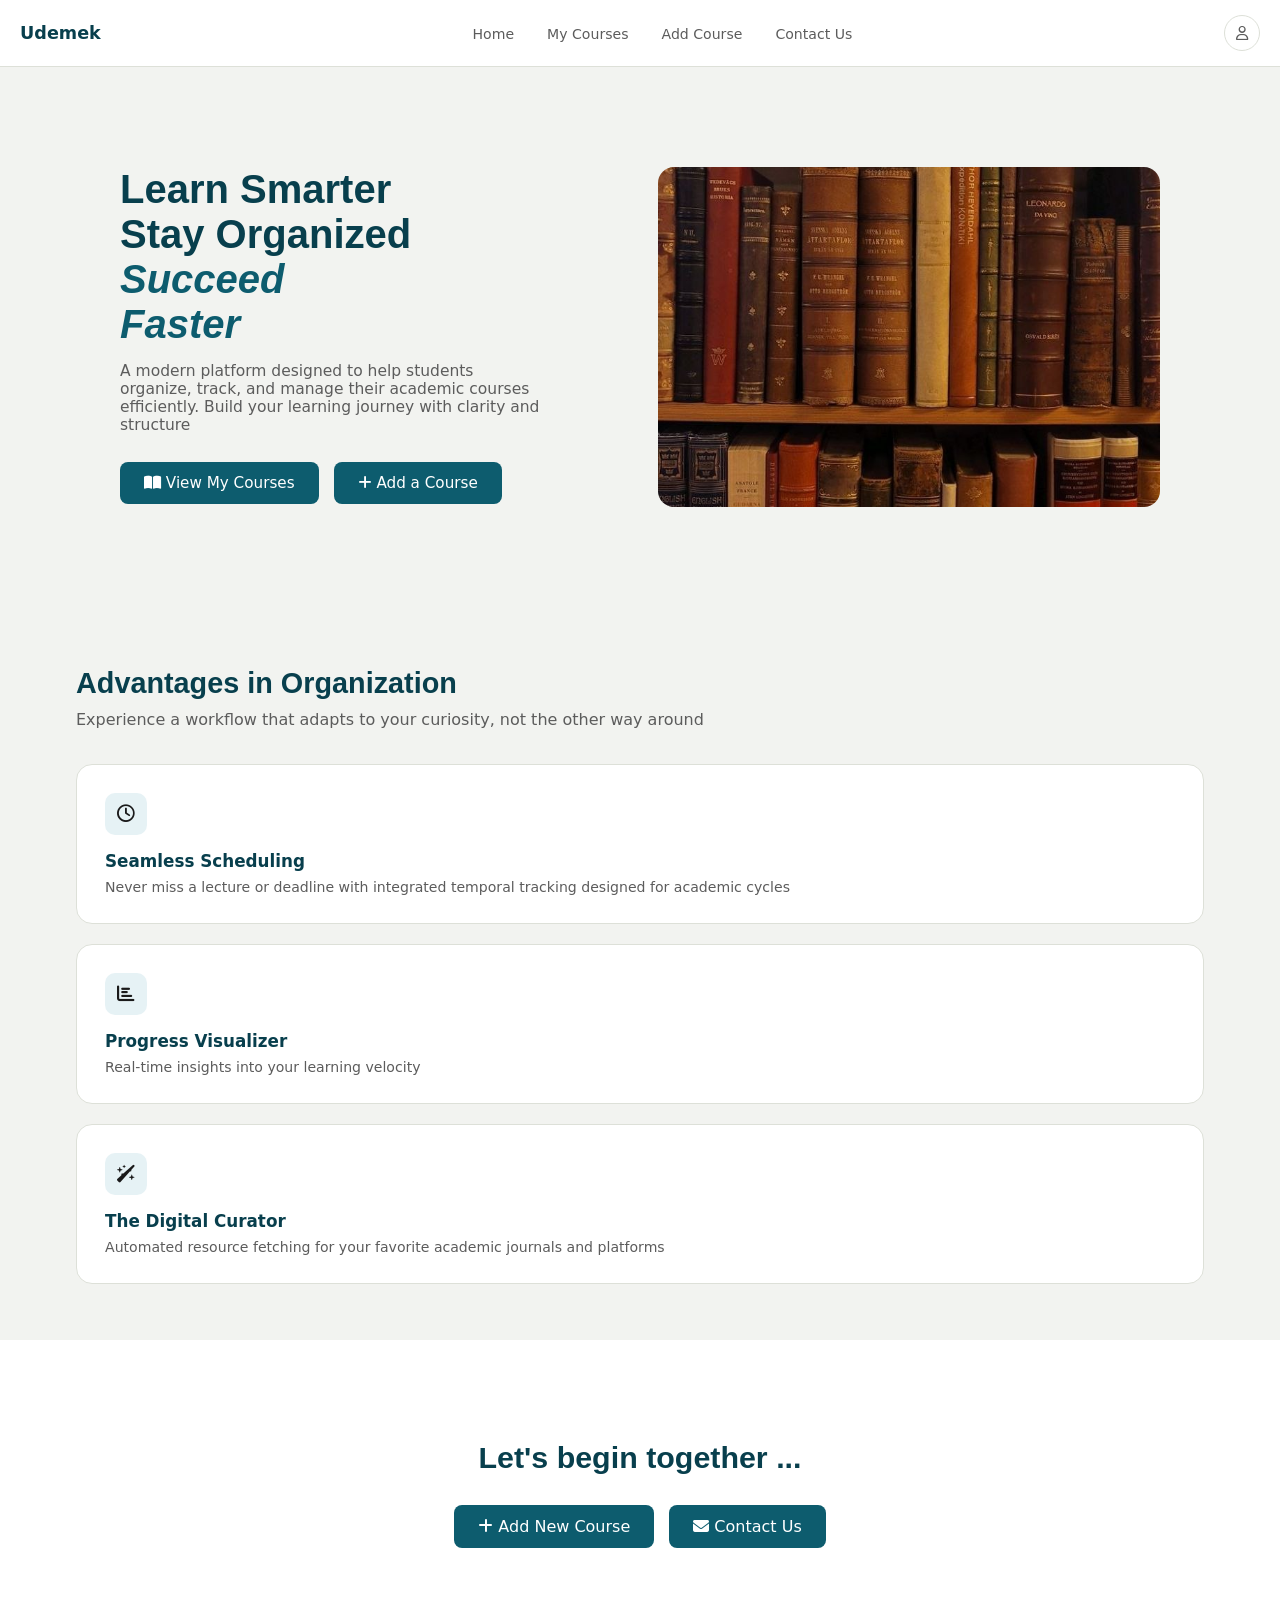
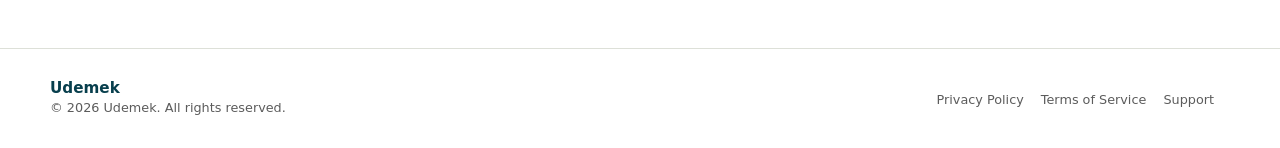
==== commit a7669d88: "fixed some proplem" ====
--- a/index.html
+++ b/index.html
@@ -71,7 +71,7 @@
         <section class="features">
             <div class="container">
                 <div class="section-header">
-                    <h2>Precision in Organization</h2>
+                    <h2>Advantages in Organization</h2>
                     <p>Experience a workflow that adapts to your curiosity, not the other way around</p>
                 </div>
 
@@ -119,6 +119,7 @@
         <!-- CTA Banner -->
         <section class="cta-banner">
             <div class="container">
+                <h2>Let's begin together ...</h2>
                 <div class="cta-actions">
                     <a href="add.html">
                         <i class="fas fa-plus"></i> Add New Course
--- a/style.css
+++ b/style.css
@@ -362,13 +362,6 @@
     font-family: Verdana, Geneva, Tahoma, sans-serif;
     font-size: 1.9rem;
     color: #083f4d;
-    margin-bottom: 12px;
-}
-
-.cta-banner p {
-    color: #5c5c5c;
-    max-width: 480px;
-    margin: auto;
     margin-bottom: 30px;
 }
 
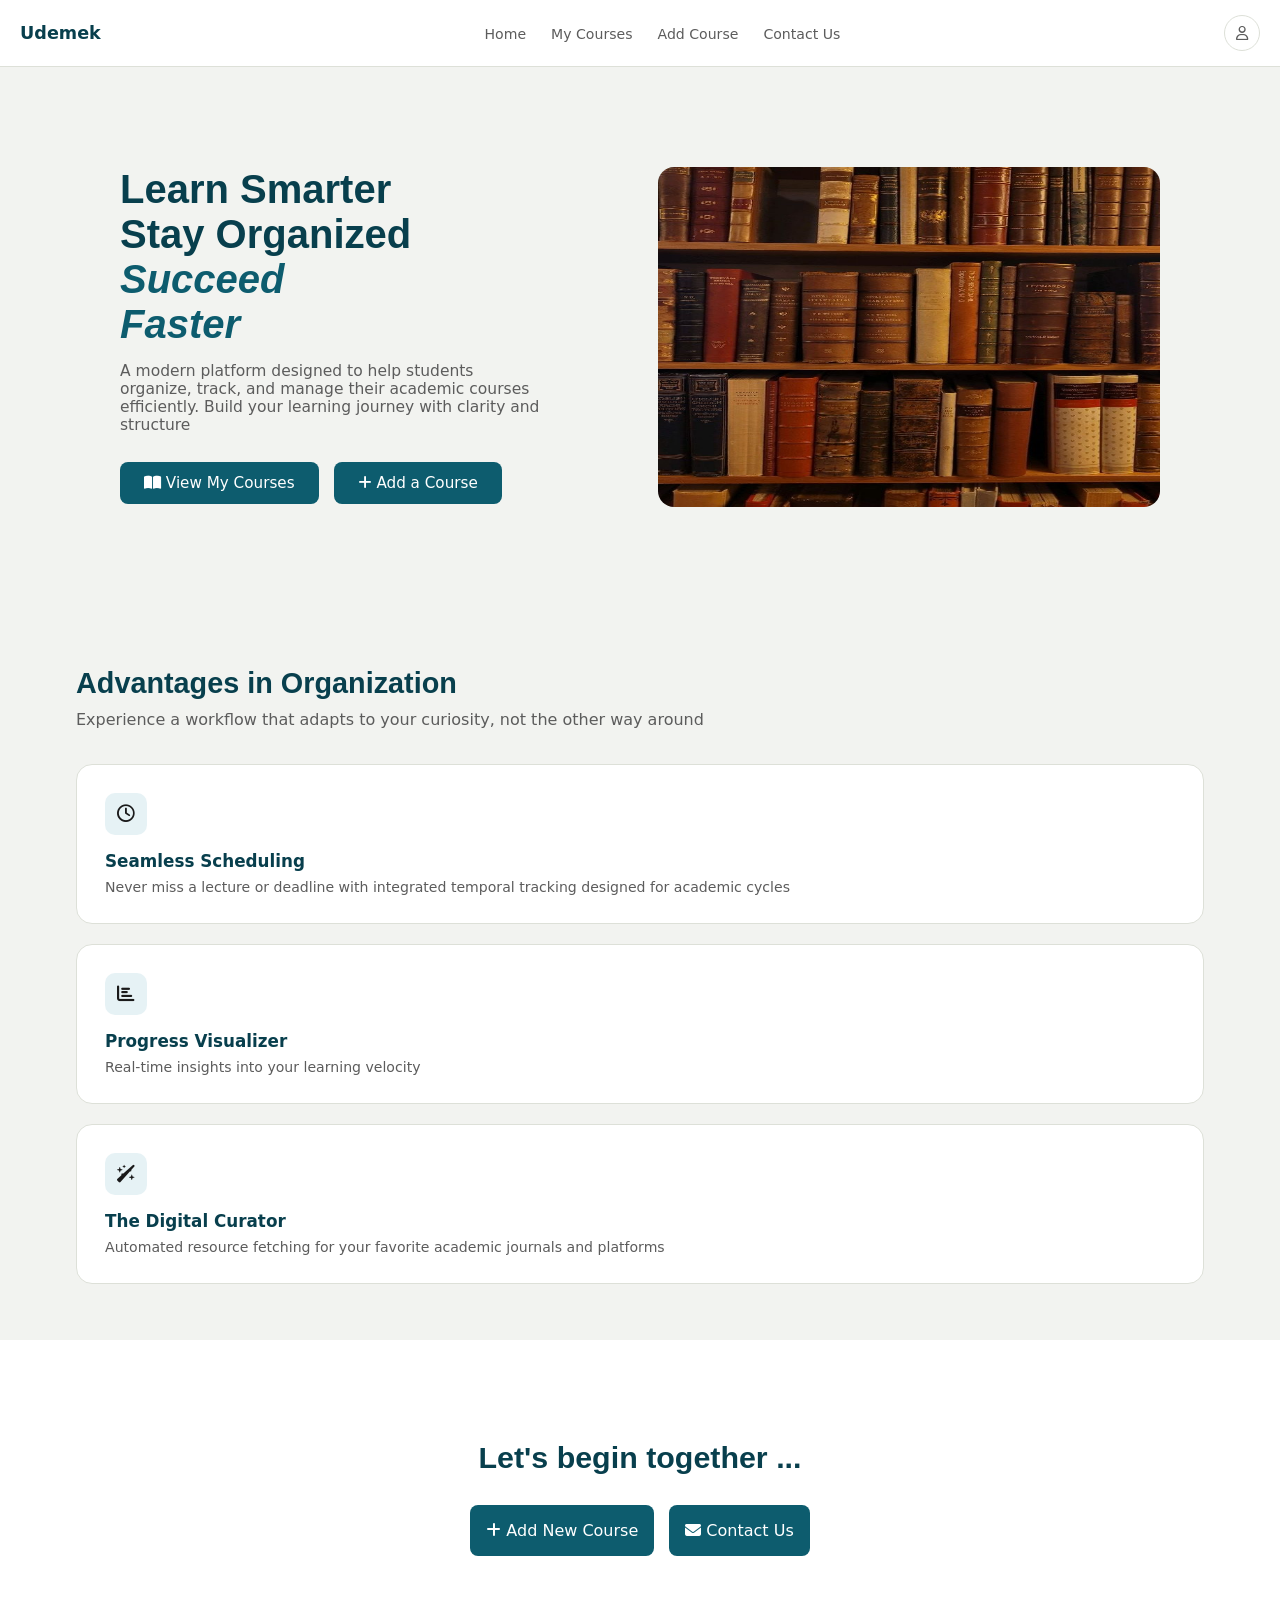
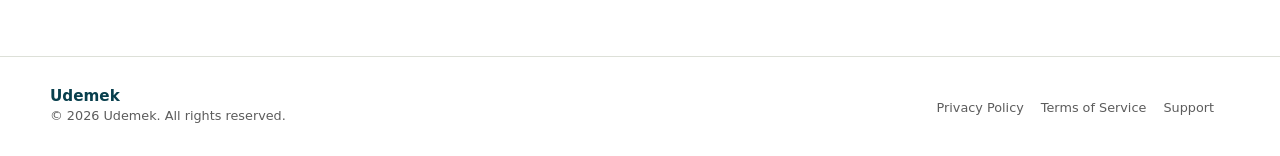
==== commit dd35c232: "change and remove something" ====
--- a/index.html
+++ b/index.html
@@ -51,7 +51,7 @@
                             manage their academic courses efficiently. Build your learning journey with clarity and
                             structure
                         </p>
-                        <div class="hero-cta">
+                        <div class="hero-icon">
                             <a href="mycourses.html"><i class="fa-solid fa-book-open"></i> View My
                                 Courses</a>
                             <a href="add.html">
@@ -60,7 +60,7 @@
                         </div>
                     </div>
 
-                    <div class="hero-image-wrap">
+                    <div class="hero-images">
                         <img class="hero-image" src="photos/photo_2026-04-07_14-24-58.jpg" alt="books" />
                     </div>
 
@@ -75,11 +75,11 @@
                     <p>Experience a workflow that adapts to your curiosity, not the other way around</p>
                 </div>
 
-                <div class="bento-grid">
+                <div class="features-grid">
 
                     <!-- Card 1 -->
-                    <div class="bento-card">
-                        <div class="bento-icon">
+                    <div class="features-cards">
+                        <div class="feature-icon">
                             <i class="fa-regular fa-clock"></i>
                         </div>
                         <h3>Seamless Scheduling</h3>
@@ -90,8 +90,8 @@
                     </div>
 
                     <!-- Card 2-->
-                    <div class="bento-card">
-                        <div class="bento-icon">
+                    <div class="features-cards">
+                        <div class="feature-icon">
                             <i class="fa-solid fa-chart-bar"></i>
                         </div>
                         <h3>Progress Visualizer</h3>
@@ -99,9 +99,9 @@
                     </div>
 
                     <!-- Card 3 -->
-                    <div class="bento-card">
+                    <div class="features-cards">
                         <div>
-                            <div class="bento-icon">
+                            <div class="feature-icon">
                                 <i class="fa-solid fa-wand-sparkles"></i>
                             </div>
                             <h3>The Digital Curator</h3>
@@ -116,11 +116,11 @@
             </div>
         </section>
 
-        <!-- CTA Banner -->
-        <section class="cta-banner">
+
+        <section class="course-start">
             <div class="container">
                 <h2>Let's begin together ...</h2>
-                <div class="cta-actions">
+                <div class="course-actions">
                     <a href="add.html">
                         <i class="fas fa-plus"></i> Add New Course
                     </a>
--- a/style.css
+++ b/style.css
@@ -7,7 +7,6 @@
 }
 
 html {
-    scroll-behavior: smooth;
     scrollbar-width: none;
 }
 
@@ -34,10 +33,376 @@
 
 .container {
     width: 100%;
-    margin-left: auto;
-    margin-right: auto;
     padding-left: 20px;
     padding-right: 20px;
+}
+
+
+.form-row {
+    margin-bottom: 20px;
+}
+
+
+.form-label {
+    font-size: 0.83rem;
+    font-weight: 600;
+    color: #1a1a1a;
+}
+
+.form-input,
+.form-textarea {
+    width: 100%;
+    padding: 11px 14px;
+    border: 1.5px solid #dde0d8;
+    border-radius: 6px;
+    background-color: #ffffff;
+    font-family: 'DM Sans', sans-serif;
+    font-size: 0.9rem;
+    color: #1a1a1a;
+    outline: none;
+    transition: all 0.25 ease;
+}
+
+.form-input::placeholder,
+.form-textarea::placeholder {
+    color: #aaaaaa;
+}
+
+.form-input:hover,
+.form-textarea:hover {
+    border-color: #0d5c6e;
+}
+
+
+/* Header and Nav */
+
+
+header {
+    position: sticky;
+    top: 0;
+    z-index: 1000;
+    background-color: #ffffff;
+    border-bottom: 1px solid #dde0d8;
+}
+
+.navbar {
+    display: flex;
+    align-items: center;
+    justify-content: space-between;
+    height: 66px;
+    gap: 16px;
+}
+
+.nav-brand {
+    font-weight: 700;
+    font-size: 1.1rem;
+    color: #083f4d;
+    transition: color 0.25s ease;
+}
+
+.nav-brand:hover {
+    color: #0d5c6e;
+}
+
+.nav-links {
+    display: flex;
+    align-items: center;
+    gap: 5px;
+}
+
+.nav-links a {
+    padding: 10px;
+    border-radius: 6px;
+    font-size: 0.88rem;
+    font-weight: 500;
+    color: #5c5c5c;
+    transition: all 0.25 ease;
+}
+
+.nav-links a:hover {
+    color: #0d5c6e;
+    background-color: #e6f2f5;
+}
+
+
+
+.nav-icon {
+    width: 36px;
+    height: 36px;
+    border-radius: 50%;
+    border: 1px solid #dde0d8;
+    display: flex;
+    align-items: center;
+    justify-content: center;
+    color: #5c5c5c;
+    font-size: 0.88rem;
+    transition: 0.25s ease;
+}
+
+.nav-icon:hover {
+    background-color: #e6f2f5;
+    color: #0d5c6e;
+}
+
+/* Footer */
+
+footer {
+    background-color: #ffffff;
+    padding: 30px;
+    border-top: 1px solid #dde0d8;
+}
+
+.footer-in {
+    display: flex;
+    justify-content: space-between;
+}
+
+.footer-name {
+    font-weight: 700;
+    font-size: 0.95rem;
+    color: #083f4d;
+}
+
+.footer-copy {
+    font-size: 0.8rem;
+    color: #5c5c5c;
+    margin-top: 3px;
+}
+
+.footer-links {
+    padding: 10px;
+    gap: 12px;
+}
+
+.footer-links a {
+    padding: 6px;
+    font-size: 0.8rem;
+    color: #5c5c5c;
+    transition: 0.25s ease;
+}
+
+.footer-links a:hover {
+    color: #0d5c6e;
+}
+
+/* Home Page */
+
+/* Hero Section */
+
+.hero {
+    padding: 100px;
+}
+
+.hero-grid {
+    display: grid;
+    grid-template-columns: repeat(2, 1fr);
+    gap: 35px;
+}
+
+.hero-title {
+    font-family: Verdana, Geneva, Tahoma, sans-serif;
+    font-size: 2.5rem;
+    font-size: bolder;
+    color: #083f4d;
+    margin-bottom: 15px;
+}
+
+.hero-title i {
+    color: #0d5c6e;
+}
+
+.hero-description {
+    font-size: 0.97rem;
+    color: #5c5c5c;
+    width: 420px;
+    margin-bottom: 28px;
+}
+
+
+.hero-icon {
+    display: flex;
+    flex-wrap: wrap;
+    gap: 15px;
+}
+
+.hero-icon a {
+    padding: 12px 24px;
+    border-radius: 8px;
+    font-size: 0.95rem;
+    font-weight: 500;
+    color: #ffffff;
+    background-color: #0d5c6e;
+    transition: 0.25s ease;
+}
+
+.hero-icon a:hover {
+    background-color: #083f4d;
+    color: #e6f2f5;
+}
+
+.hero-images {
+    border-radius: 16px;
+}
+
+.hero-image {
+    width: 100%;
+    height: 340px;
+    border-radius: 16px;
+}
+
+
+/* Features Section */
+
+.features {
+    padding: 56px;
+}
+
+.section-header {
+    margin-bottom: 35px;
+}
+
+.section-header h2 {
+    font-family: Verdana, Geneva, Tahoma, sans-serif;
+    font-size: 1.8rem;
+    color: #083f4d;
+    margin-bottom: 10px;
+}
+
+.section-header p {
+    color: #5c5c5c;
+}
+
+.features-grid {
+    display: grid;
+    grid-template-rows: repeat(3, 1fr);
+    gap: 20px;
+}
+
+.features-cards {
+    background-color: #ffffff;
+    border: 1px solid #dde0d8;
+    border-radius: 16px;
+    padding: 28px;
+    transition: 0.25s ease;
+}
+
+.features-cards:hover {
+    transform: scale(1.05);
+    box-shadow: rgba(13, 92, 110, 0.16) 0px 4px 12px;
+}
+
+.feature-icon {
+    width: 42px;
+    height: 42px;
+    background-color: #e6f2f5;
+    border-radius: 10px;
+    display: flex;
+    align-items: center;
+    justify-content: center;
+    font-size: 1.1rem;
+    margin-bottom: 16px;
+}
+
+.features-cards h3 {
+    font-size: 1.05rem;
+    color: #083f4d;
+    margin-bottom: 8px;
+}
+
+.features-cards p {
+    font-size: 0.88rem;
+    color: #5c5c5c;
+}
+
+
+.course-start {
+    background-color: #ffffff;
+    padding: 100px;
+    text-align: center;
+}
+
+.course-start h2 {
+    font-family: Verdana, Geneva, Tahoma, sans-serif;
+    font-size: 1.9rem;
+    color: #083f4d;
+    margin-bottom: 30px;
+}
+
+.course-actions {
+    display: flex;
+    flex-wrap: wrap;
+    gap: 15px;
+    justify-content: center;
+}
+
+.course-actions a {
+    padding: 16px;
+    border-radius: 8px;
+    font-weight: 500;
+    color: #ffffff;
+    background-color: #0d5c6e;
+    transition: 0.25s ease;
+}
+
+.course-actions a:hover {
+    background-color: #083f4d;
+    box-shadow: rgba(13, 92, 110, 0.16) 20px 5px 20px;
+}
+
+/* add page */
+
+.add-hero {
+    padding: 55px;
+}
+
+
+.add-header h1 {
+    font-family: Verdana, Geneva, Tahoma, sans-serif;
+    font-size: 2.5rem;
+    color: #083f4d;
+    margin-bottom: 12px;
+}
+
+.add-header p {
+    color: #5c5c5c;
+    width: 420px;
+}
+
+
+.label {
+    display: inline-block;
+    font-size: 0.68rem;
+    font-weight: 700;
+    letter-spacing: 0.12em;
+    text-transform: uppercase;
+    color: #0d5c6e;
+    background-color: #e6f2f5;
+    padding: 4px 12px;
+    border-radius: 20px;
+    margin-bottom: 15px;
+}
+
+
+.form-card {
+    background-color: #ffffff;
+    border: 1px solid #dde0d8;
+    border-radius: 16px;
+    padding: 30px;
+    width: 720px;
+    box-shadow: rgba(149, 157, 165, 0.2) 0px 8px 24px;
+    margin: auto;
+}
+
+
+.form-textarea {
+    height: 130px;
+}
+
+.form-footer {
+    display: flex;
+    justify-content: center;
+    align-items: center;
+    margin-top: 24px;
 }
 
 .btn-primary {
@@ -60,406 +425,14 @@
     box-shadow: 0 4px 20px rgba(13, 92, 110, 0.22);
 }
 
-.form-row {
-    display: grid;
-    grid-template-columns: 1fr;
-    gap: 20px;
-    margin-bottom: 20px;
-}
-
-
-.form-label {
-    font-size: 0.83rem;
-    font-weight: 600;
-    color: #1a1a1a;
-}
-
-.form-input,
-.form-textarea {
-    width: 100%;
-    padding: 11px 14px;
-    border: 1.5px solid #dde0d8;
-    border-radius: 6px;
-    background-color: #ffffff;
-    font-family: 'DM Sans', sans-serif;
-    font-size: 0.9rem;
-    color: #1a1a1a;
-    outline: none;
-    transition: all 0.25 ease;
-}
-
-.form input::placeholder,
-.form textarea::placeholder {
-    color: #aaaaaa;
-}
-
-.form-input:hover,
-.form-textarea:hover {
-    border-color: #0d5c6e;
-}
-
-
-/* Header and Nav */
-
-
-header {
-    position: sticky;
-    top: 0;
-    z-index: 1000;
-    background-color: #ffffff;
-    border-bottom: 1px solid #dde0d8;
-}
-
-.navbar {
-    display: flex;
-    align-items: center;
-    justify-content: space-between;
-    height: 66px;
-    gap: 16px;
-}
-
-.nav-brand {
-    font-weight: 700;
-    font-size: 1.1rem;
-    color: #083f4d;
-    transition: color 0.25s ease;
-}
-
-.nav-brand:hover {
-    color: #0d5c6e;
-}
-
-.nav-links {
-    display: flex;
-    align-items: center;
-    gap: 5px;
-}
-
-.nav-links a {
-    padding: 7px 14px;
-    border-radius: 6px;
-    font-size: 0.88rem;
-    font-weight: 500;
-    color: #5c5c5c;
-    transition: all 0.25 ease;
-}
-
-.nav-links a:hover {
-    color: #0d5c6e;
-    background-color: #e6f2f5;
-}
-
-
-
-.nav-right {
-    display: flex;
-    align-items: center;
-    gap: 8px;
-}
-
-.nav-icon {
-    width: 36px;
-    height: 36px;
-    border-radius: 50%;
-    border: 1px solid #dde0d8;
-    display: flex;
-    align-items: center;
-    justify-content: center;
-    color: #5c5c5c;
-    font-size: 0.88rem;
-    transition: 0.25s ease;
-}
-
-.nav-icon:hover {
-    background-color: #e6f2f5;
-    color: #0d5c6e;
-}
-
-/* Footer */
-
-footer {
-    background-color: #ffffff;
-    padding: 30px;
-    border-top: 1px solid #dde0d8;
-}
-
-.footer-in {
-    display: flex;
-    justify-content: space-between;
-}
-
-.footer-name {
-    font-weight: 700;
-    font-size: 0.95rem;
-    color: #083f4d;
-}
-
-.footer-copy {
-    font-size: 0.8rem;
-    color: #5c5c5c;
-    margin-top: 3px;
-}
-
-.footer-links {
-    padding: 10px;
-    gap: 12px;
-}
-
-.footer-links a {
-    padding: 6px;
-    font-size: 0.8rem;
-    color: #5c5c5c;
-    transition: 0.25s ease;
-}
-
-.footer-links a:hover {
-    color: #0d5c6e;
-}
-
-/* Home Page */
-
-/* Hero Section */
-
-.hero {
-    padding: 100px;
-}
-
-.hero-grid {
-    display: grid;
-    grid-template-columns: repeat(2, 1fr);
-    gap: 35px;
-}
-
-.hero-title {
-    font-family: Verdana, Geneva, Tahoma, sans-serif;
-    font-size: 2.5rem;
-    font-size: bolder;
-    color: #083f4d;
-    margin-bottom: 15px;
-}
-
-.hero-title i {
-    color: #0d5c6e;
-}
-
-.hero-description {
-    font-size: 0.97rem;
-    color: #5c5c5c;
-    width: 420px;
-    margin-bottom: 28px;
-}
-
-
-.hero-cta {
-    display: flex;
-    flex-wrap: wrap;
-    gap: 15px;
-}
-
-.hero-cta a {
-    padding: 12px 24px;
-    border-radius: 8px;
-    font-size: 0.95rem;
-    font-weight: 500;
-    color: #ffffff;
-    background-color: #0d5c6e;
-    transition: 0.25s ease;
-}
-
-.hero-cta a:hover {
-    background-color: #083f4d;
-    color: #e6f2f5;
-}
-
-.hero-image-wrap {
-    border-radius: 16px;
-}
-
-.hero-image {
-    width: 100%;
-    height: 340px;
-    border-radius: 16px;
-    object-fit: cover;
-}
-
-
-/* Features Section */
-
-.features {
-    padding: 56px;
-}
-
-.section-header {
-    margin-bottom: 35px;
-}
-
-.section-header h2 {
-    font-family: Verdana, Geneva, Tahoma, sans-serif;
-    font-size: 1.8rem;
-    color: #083f4d;
-    margin-bottom: 10px;
-}
-
-.section-header p {
-    color: #5c5c5c;
-}
-
-.bento-grid {
-    display: grid;
-    grid-template-rows: repeat(3, 1fr);
-    gap: 20px;
-}
-
-.bento-card {
-    background-color: #ffffff;
-    border: 1px solid #dde0d8;
-    border-radius: 16px;
-    padding: 28px;
-    transition: 0.25s ease;
-}
-
-.bento-card:hover {
-    transform: scale(1.05);
-    box-shadow: rgba(13, 92, 110, 0.16) 0px 4px 12px;
-}
-
-.bento-icon {
-    width: 42px;
-    height: 42px;
-    background-color: #e6f2f5;
-    border-radius: 10px;
-    display: flex;
-    align-items: center;
-    justify-content: center;
-    font-size: 1.1rem;
-    margin-bottom: 16px;
-}
-
-.bento-card h3 {
-    font-size: 1.05rem;
-    color: #083f4d;
-    margin-bottom: 8px;
-}
-
-.bento-card p {
-    font-size: 0.88rem;
-    color: #5c5c5c;
-}
-
-.bento-card-dark p {
-    color: rgba(255, 255, 255, 0.82);
-}
-
-/* CTA Banner */
-
-.cta-banner {
-    background-color: #ffffff;
-    padding: 100px;
-    text-align: center;
-}
-
-.cta-banner h2 {
-    font-family: Verdana, Geneva, Tahoma, sans-serif;
-    font-size: 1.9rem;
-    color: #083f4d;
-    margin-bottom: 30px;
-}
-
-.cta-actions {
-    display: flex;
-    flex-wrap: wrap;
-    gap: 15px;
-    justify-content: center;
-}
-
-.cta-actions a {
-    padding: 12px 24px;
-    border-radius: 8px;
-    font-weight: 500;
-    color: #ffffff;
-    background-color: #0d5c6e;
-    transition: 0.25s ease;
-}
-
-.cta-actions a:hover {
-    background-color: #083f4d;
-    box-shadow: rgba(13, 92, 110, 0.16) 20px 5px 20px;
-}
-
-/* add page */
-
-.add-hero {
-    padding: 48px;
-}
-
-.add-hero-grid {
-    display: grid;
-    grid-template-columns: repeat(2, 1fr);
-    gap: 350px;
-}
-
-.label {
-    display: inline-block;
-    font-size: 0.68rem;
-    font-weight: 700;
-    letter-spacing: 0.12em;
-    text-transform: uppercase;
-    color: #0d5c6e;
-    background-color: #e6f2f5;
-    padding: 4px 12px;
-    border-radius: 20px;
-    margin-bottom: 10px;
-}
-
-.add-hero-grid h1 {
-    font-family: Verdana, Geneva, Tahoma, sans-serif;
-    font-size: 2.5rem;
-    color: #083f4d;
-    margin-bottom: 12px;
-}
-
-.add-hero-grid p {
-    color: #5c5c5c;
-    width: 420px;
-}
-
-
-.form-section {
-    padding: 36px;
-}
-
-.form-card {
-    background-color: #ffffff;
-    border: 1px solid #dde0d8;
-    border-radius: 16px;
-    padding: 30px;
-    width: 720px;
-    box-shadow: rgba(149, 157, 165, 0.2) 0px 8px 24px;
-    margin-left: auto;
-    margin-right: auto;
-}
-
-
-.form-textarea {
-    height: 130px;
-}
-
-.form-footer {
-    display: flex;
-    flex-direction: column;
-    justify-content: center;
-    align-items: center;
-    margin-top: 24px;
-}
-
-
-.feature-trio {
+
+.feature-two {
     display: grid;
     grid-template-columns: repeat(3, 1fr);
     gap: 20px;
 }
 
-.feat-card {
+.feat-cards {
     background-color: #ffffff;
     border: 1px solid #dde0d8;
     border-radius: 16px;
@@ -469,7 +442,7 @@
     margin-bottom: 70px;
 }
 
-.feat-card:hover {
+.feat-cards:hover {
     transform: translateY(2px);
     box-shadow: rgba(13, 92, 110, 0.08) 0px 7px 29px 0px;
 }
@@ -487,13 +460,13 @@
     margin-bottom: 14px;
 }
 
-.feat-card h3 {
+.feat-cards h3 {
     font-size: 1rem;
     color: #083f4d;
     margin-bottom: 6px;
 }
 
-.feat-card p {
+.feat-cards p {
     font-size: 0.86rem;
     color: #5c5c5c;
 }
@@ -505,7 +478,7 @@
     padding: 50px;
 }
 
-.page-header-inner {
+.page-header-in {
     display: grid;
     grid-template-columns: 1fr auto;
     gap: 20px;
@@ -529,7 +502,7 @@
     padding: 16px;
     background-color: #0d5c6e;
     color: #ffffff;
-    border: 2px solid #0d5c6e;
+    border: 1px solid #0d5c6e;
     border-radius: 8px;
     font-family: 'DM Sans', sans-serif;
     font-size: 0.9rem;
@@ -572,9 +545,6 @@
     color: #4B5563;
 }
 
-.card-value-container {
-    gap: 10px;
-}
 
 .card-number {
     font-size: 42px;
@@ -628,7 +598,7 @@
 
 /*  Table in my courses */
 
-.table-wrapper {
+.table {
     background-color: #ffffff;
     border: 1px solid #dde0d8;
     border-radius: 16px;
@@ -640,9 +610,6 @@
     width: 100%;
 }
 
-.courses-table thead {
-    border-bottom: 1px solid #dde0d8;
-}
 
 .courses-table thead th {
     padding: 20px;
@@ -669,7 +636,7 @@
     color: #1a1a1a;
 }
 
-.td-name-cell {
+.td-course {
     display: flex;
     align-items: center;
     gap: 15px;
@@ -698,7 +665,7 @@
 }
 
 
-.pagination {
+.table-links {
     display: flex;
     align-items: center;
     justify-content: center;
@@ -707,7 +674,7 @@
     color: #5c5c5c;
 }
 
-.pagination-buttons {
+.table-buttons {
     display: flex;
     gap: 6px;
 }
@@ -806,7 +773,7 @@
 }
 
 .contact-detail i {
-    width: 16px;
+    width: 20px;
 }
 
 .social-row {
@@ -864,7 +831,7 @@
     background-color: #083f4d;
 }
 
-.inquiries-section {
+/* .inquiries-section {
     padding-bottom: 60px;
 }
 
@@ -920,7 +887,7 @@
 .inquiry-card p {
     font-size: 0.86rem;
     color: #5c5c5c;
-}
+} */
 
 /* Responsive */
 
@@ -964,7 +931,7 @@
         gap: 4px;
     }
 
-    /* ── Home · Hero ── */
+
     .hero {
         padding: 36px;
     }
@@ -982,26 +949,26 @@
         width: 100%;
     }
 
-    /* ── Home · Features ── */
+
     .features {
         padding: 32px;
     }
 
-    .bento-grid {
+    .features-grid {
         display: grid;
         grid-template-rows: 1fr;
     }
 
-    /* ── Home · CTA ── */
-    .cta-banner {
+
+    .ccourse-start {
         padding: 48px;
     }
 
-    .cta-banner h2 {
+    .course-start h2 {
         font-size: 1.4rem;
     }
 
-    .cta-actions {
+    .course-actions {
         display: grid;
         grid-template-rows: 1fr;
     }
@@ -1011,7 +978,7 @@
         padding: 24px;
     }
 
-    .page-header-inner {
+    .page-header-in {
         grid-template-columns: 1fr;
     }
 
@@ -1045,35 +1012,26 @@
         padding: 28px;
     }
 
-    .add-hero-grid {
+    .add-header {
         display: grid;
         grid-template-columns: 1fr;
     }
 
-    .add-hero-grid h1 {
+    .add-header h1 {
         font-size: 1.8rem;
     }
 
-    .add-hero-grid p {
+    .add-header p {
         width: 100%;
     }
 
-    .form-section {
-        padding: 16px;
-    }
-
-    .feature-trio {
+    .form-card {
+        width: 100%;
+    }
+
+    .feature-two {
         display: grid;
         grid-template-columns: 1fr;
-    }
-
-    .form-card {
-        width: 100%;
-    }
-
-    .feat-card {
-        margin-top: 40px;
-        margin-bottom: 60px;
     }
 
 
@@ -1098,11 +1056,6 @@
 
     .info-card {
         height: auto;
-    }
-
-    .inquiry-grid {
-        grid-template-columns: 1fr;
-        padding: 20px;
     }
 }
 
@@ -1125,7 +1078,7 @@
         padding: 6px 10px;
     }
 
-    /* ── Home · Hero ── */
+
     .hero {
         padding: 56px;
     }
@@ -1138,13 +1091,12 @@
         font-size: 2rem;
     }
 
-    /* ── Home · Features ── */
+
     .features {
         padding: 40px;
     }
 
-    /* ── Home · CTA ── */
-    .cta-banner {
+    .course-start {
         padding: 64px;
     }
 
@@ -1162,7 +1114,7 @@
         gap: 20px;
     }
 
-    .table-wrapper {
+    .table {
         margin-bottom: 115px;
     }
 
@@ -1171,11 +1123,11 @@
         padding: 32px 0;
     }
 
-    .add-hero-grid {
+    .add-header {
         gap: 40px;
     }
 
-    .add-hero-grid p {
+    .add-header p {
         width: 100%;
     }
 
@@ -1183,18 +1135,13 @@
         width: 90%;
     }
 
-    .feature-trio {
+    .feature-two {
         grid-template-columns: repeat(2, 1fr);
         padding: 20px;
         gap: 20px;
         margin: auto;
     }
 
-    .feat-card {
-        margin-top: 20px;
-        margin-bottom: 30px;
-    }
-
 
     /* ── Contact ── */
     .contact-page-header {
@@ -1208,15 +1155,12 @@
 
     .contact-grid {
         padding: 20px;
-    }
-
-
-    .inquiry-grid {
-        grid-template-columns: repeat(2, 1fr);
-        padding: 20px;
-    }
-
-    .inquiry-card {
-        margin-bottom: 20px;
+        display: grid;
+        grid-template-columns: 1fr;
+        gap: 100px;
+    }
+
+    .contact-form-card {
+        margin-bottom: 235px;
     }
 }
